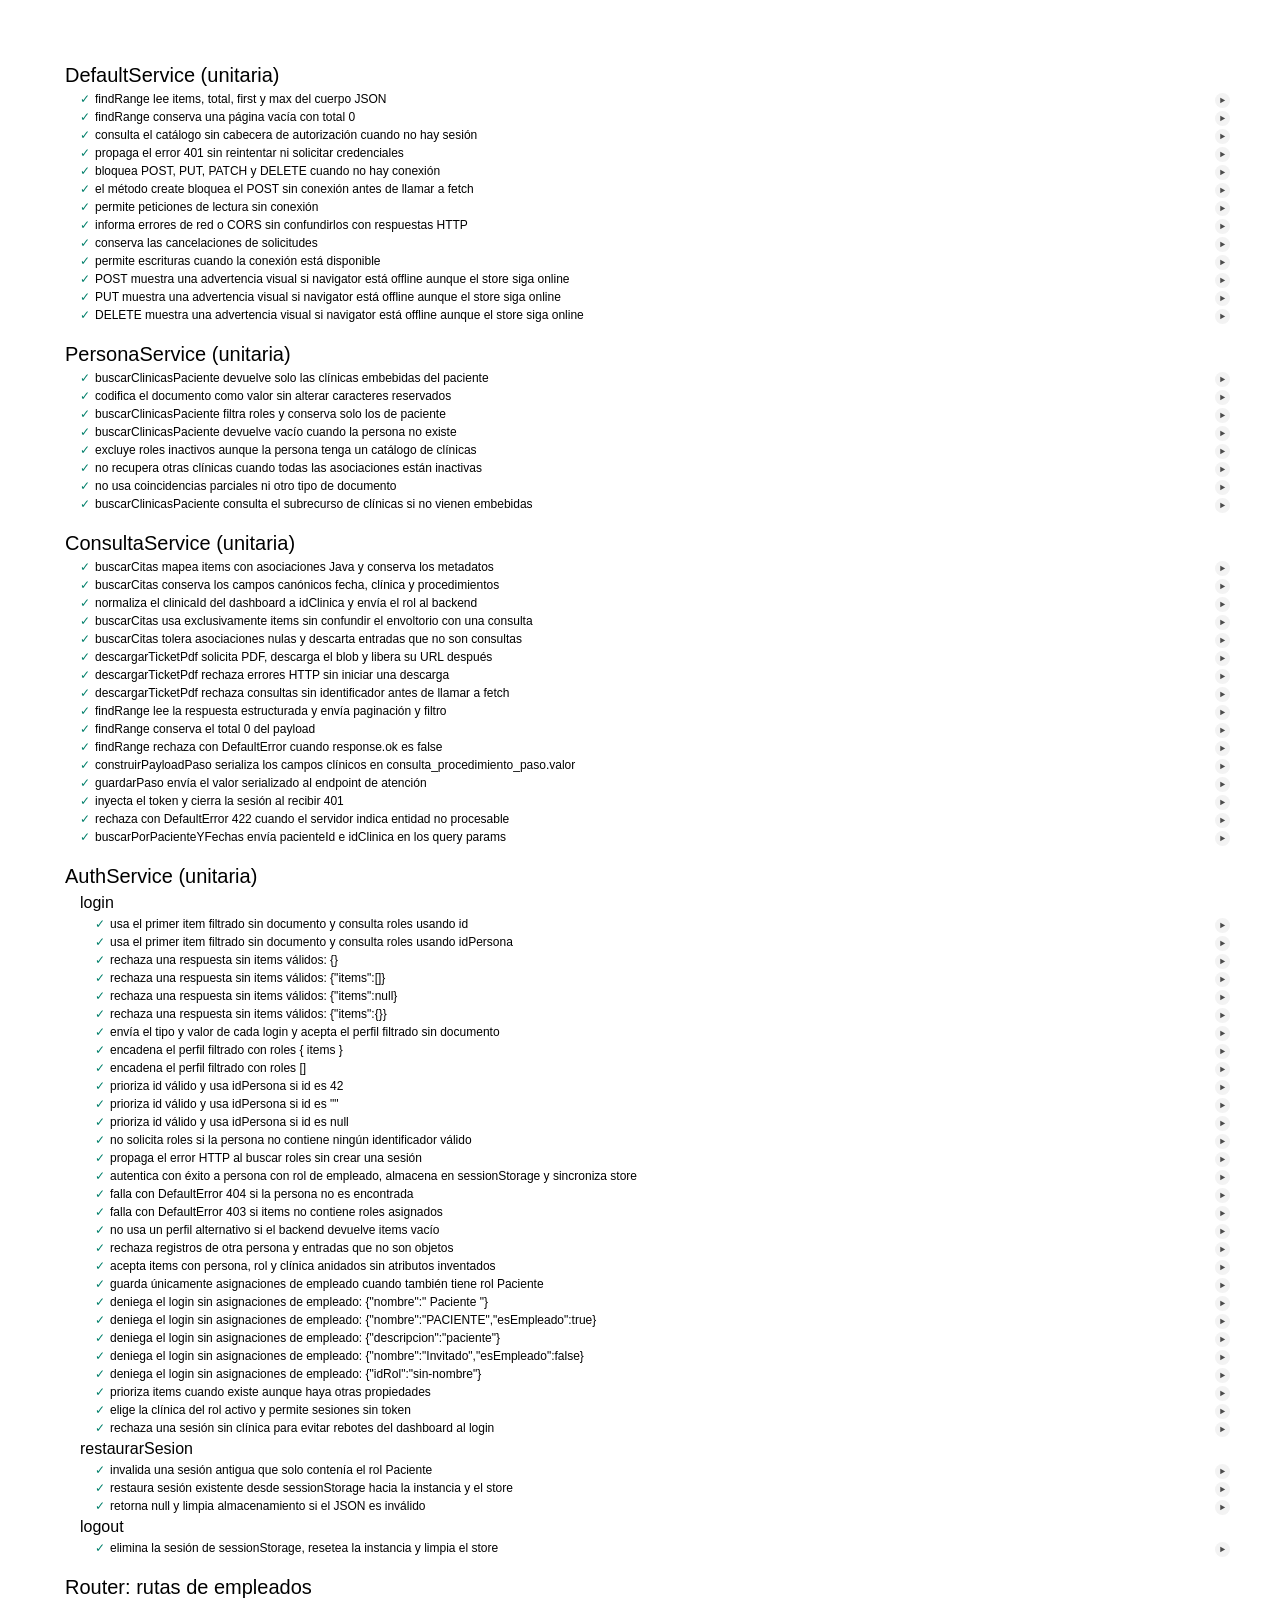
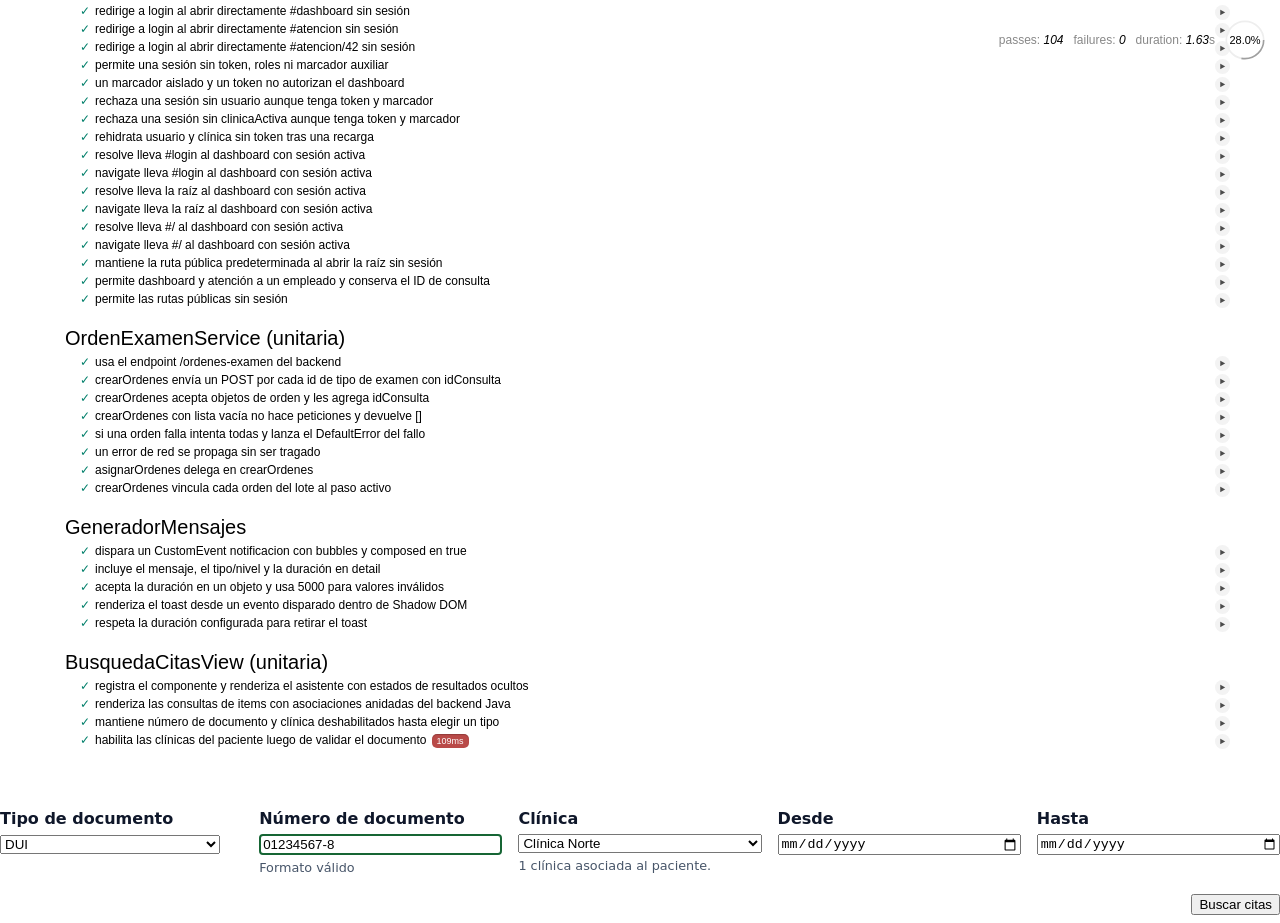
==== test/runner.html @ 5afaeca9 "feat(core): normalizar parametros de clinica, robustecer offline y consolidar arquitectura de prueba" ====
<!DOCTYPE html>
<html lang="es">

<head>
    <meta charset="UTF-8">
    <title>GalenoSV - Pruebas unitarias TDD</title>
    <link rel="stylesheet" href="lib/mocha/mocha.css">
</head>

<body>
    <div id="mocha"></div>
    <script src="lib/mocha/mocha.js"></script>
    <script src="lib/sinon/sinon.js"></script>
    <script>
        // Cada suite configura la interfaz de Mocha; elevamos el límite para evitar MaxListenersExceededWarning.
        mocha.suite.setMaxListeners(30);
    </script>
    <!-- Unitarias TDD con stubs; la integración BDD usa fetch real contra Open Liberty. -->
    <script type="module">
        // Un único módulo garantiza que todas las suites se registren antes de ejecutar Mocha.
        import "./control/default_service_test.js";
        import "./control/persona_service_test.js";
        import "./control/consulta_service_test.js";
        import "./control/auth_service_test.js";
        import "./control/router_test.js";
        import "./control/orden_examen_service_test.js";
        import "./control/generador_mensajes_test.js";

        // HU1, HU2 y componentes compartidos: importar cada suite una sola vez.
        import "./control/busqueda_citas_view_test.js";
        import "./control/login_view_test.js";
        import "./control/tarjeta_consulta_test.js";
        import "./control/historial_pasos_test.js";
        import "./boundary/asistente_busqueda_test.js";
        import "./boundary/encabezado_app_test.js";

        import "./boundary/dashboard_view_test.js";
        import "./boundary/stepper_progreso_test.js";
        import "./control/atencion_consulta_view_test.js";
        import "./boundary/autocomplete_cie10_test.js";
        import "./boundary/lista_examenes_test.js";
        import "./boundary/estado_red_test.js";

        // BDD de integración con fetch real: se importa al final porque cambia la interfaz de Mocha a BDD.
        import "./integration/consulta_service_it.js";

        mocha.run();
    </script>
</body>

</html>
---- test/lib/mocha/mocha.css ----
@charset "utf-8";

:root {
  --mocha-color: #000;
  --mocha-bg-color: #fff;
  --mocha-test-pass-color: #007f6a;
  --mocha-test-pass-duration-color: #fff;
  --mocha-test-pass-shadow-color: rgba(0, 0, 0, 0.2);
  --mocha-test-pass-mediump-color: #c09853;
  --mocha-test-pass-slow-color: #b94a48;
  --mocha-test-pending-color: #0b97c4;
  --mocha-test-pending-icon-color: #0b97c4;
  --mocha-test-fail-color: #c00;
  --mocha-test-fail-icon-color: #c00;
  --mocha-test-fail-pre-color: #000;
  --mocha-test-fail-pre-error-color: #c00;
  --mocha-test-html-error-color: #000;
  --mocha-box-shadow-color: #eee;
  --mocha-box-bottom-color: #ddd;
  --mocha-test-replay-color: #000;
  --mocha-test-replay-bg-color: #eee;
  --mocha-stats-color: #888;
  --mocha-stats-em-color: #000;
  --mocha-stats-hover-color: #eee;
  --mocha-progress-ring-color: #eee;
  --mocha-progress-ring-highlight-color: #9f9f9f;
  --mocha-progress-text-color: #000;
  --mocha-error-color: #c00;

  --mocha-code-comment: #ddd;
  --mocha-code-init: #2f6fad;
  --mocha-code-string: #5890ad;
  --mocha-code-keyword: #8a6343;
  --mocha-code-number: #2f6fad;
}

@media (prefers-color-scheme: dark) {
  :root {
    --mocha-color: #fff;
    --mocha-bg-color: #222;
    --mocha-test-pass-color: #00d6b2;
    --mocha-test-pass-duration-color: #222;
    --mocha-test-pass-shadow-color: rgba(255, 255, 255, 0.2);
    --mocha-test-pass-mediump-color: #f1be67;
    --mocha-test-pass-slow-color: #f49896;
    --mocha-test-pending-color: #0b97c4;
    --mocha-test-pending-icon-color: #0b97c4;
    --mocha-test-fail-color: #f44;
    --mocha-test-fail-icon-color: #f44;
    --mocha-test-fail-pre-color: #fff;
    --mocha-test-fail-pre-error-color: #f44;
    --mocha-test-html-error-color: #fff;
    --mocha-box-shadow-color: #444;
    --mocha-box-bottom-color: #555;
    --mocha-test-replay-color: #fff;
    --mocha-test-replay-bg-color: #444;
    --mocha-stats-color: #aaa;
    --mocha-stats-em-color: #fff;
    --mocha-stats-hover-color: #444;
    --mocha-progress-ring-color: #444;
    --mocha-progress-ring-highlight-color: #888;
    --mocha-progress-text-color: #fff;
    --mocha-error-color: #f44;

    --mocha-code-comment: #ddd;
    --mocha-code-init: #9cc7f1;
    --mocha-code-string: #80d4ff;
    --mocha-code-keyword: #e3a470;
    --mocha-code-number: #4ca7ff;
  }
}

body {
  margin: 0;
  background-color: var(--mocha-bg-color);
  color: var(--mocha-color);
}

#mocha {
  font:
    20px/1.5 "Helvetica Neue",
    Helvetica,
    Arial,
    sans-serif;
  margin: 60px 50px;
}

#mocha ul,
#mocha li {
  margin: 0;
  padding: 0;
}

#mocha ul {
  list-style: none;
}

#mocha h1,
#mocha h2 {
  margin: 0;
}

#mocha h1 {
  margin-top: 15px;
  font-size: 1em;
  font-weight: 200;
}

#mocha h1 a {
  text-decoration: none;
  color: inherit;
}

#mocha h1 a:hover {
  text-decoration: underline;
}

#mocha .suite .suite h1 {
  margin-top: 0;
  font-size: 0.8em;
}

#mocha .hidden {
  display: none;
}

#mocha h2 {
  font-size: 12px;
  font-weight: normal;
  cursor: pointer;
}

#mocha .suite {
  margin-left: 15px;
}

#mocha .test {
  margin-left: 15px;
  overflow: hidden;
}

#mocha .test.pending:hover h2::after {
  content: "(pending)";
  font-family: arial, sans-serif;
}

#mocha .test.pass.medium .duration {
  background: var(--mocha-test-pass-mediump-color);
}

#mocha .test.pass.slow .duration {
  background: var(--mocha-test-pass-slow-color);
}

#mocha .test.pass::before {
  content: "✓";
  font-size: 12px;
  display: block;
  float: left;
  margin-right: 5px;
  color: var(--mocha-test-pass-color);
}

#mocha .test.pass .duration {
  font-size: 9px;
  margin-left: 5px;
  padding: 2px 5px;
  color: var(--mocha-test-pass-duration-color);
  -webkit-box-shadow: inset 0 1px 1px var(--mocha-test-pass-shadow-color);
  -moz-box-shadow: inset 0 1px 1px var(--mocha-test-pass-shadow-color);
  box-shadow: inset 0 1px 1px var(--mocha-test-pass-shadow-color);
  -webkit-border-radius: 5px;
  -moz-border-radius: 5px;
  -ms-border-radius: 5px;
  -o-border-radius: 5px;
  border-radius: 5px;
}

#mocha .test.pass.fast .duration {
  display: none;
}

#mocha .test.pending {
  color: var(--mocha-test-pending-color);
}

#mocha .test.pending::before {
  content: "◦";
  color: var(--mocha-test-pending-icon-color);
}

#mocha .test.fail {
  color: var(--mocha-test-fail-color);
}

#mocha .test.fail pre {
  color: var(--mocha-test-fail-pre-color);
}

#mocha .test.fail::before {
  content: "✖";
  font-size: 12px;
  display: block;
  float: left;
  margin-right: 5px;
  color: var(--mocha-test-fail-icon-color);
}

#mocha .test pre.error {
  color: var(--mocha-test-fail-pre-error-color);
  max-height: 300px;
  overflow: auto;
}

#mocha .test .html-error {
  overflow: auto;
  color: var(--mocha-test-html-error-color);
  display: block;
  float: left;
  clear: left;
  font:
    12px/1.5 monaco,
    monospace;
  margin: 5px;
  padding: 15px;
  border: 1px solid var(--mocha-box-shadow-color);
  max-width: 85%; /*(1)*/
  max-width: -webkit-calc(100% - 42px);
  max-width: -moz-calc(100% - 42px);
  max-width: calc(100% - 42px); /*(2)*/
  max-height: 300px;
  word-wrap: break-word;
  border-bottom-color: var(--mocha-box-bottom-color);
  -webkit-box-shadow: 0 1px 3px var(--mocha-box-shadow-color);
  -moz-box-shadow: 0 1px 3px var(--mocha-box-shadow-color);
  box-shadow: 0 1px 3px var(--mocha-box-shadow-color);
  -webkit-border-radius: 3px;
  -moz-border-radius: 3px;
  border-radius: 3px;
}

#mocha .test .html-error pre.error {
  border: none;
  -webkit-border-radius: 0;
  -moz-border-radius: 0;
  border-radius: 0;
  -webkit-box-shadow: 0;
  -moz-box-shadow: 0;
  box-shadow: 0;
  padding: 0;
  margin: 0;
  margin-top: 18px;
  max-height: none;
}

/**
 * (1): approximate for browsers not supporting calc
 * (2): 42 = 2*15 + 2*10 + 2*1 (padding + margin + border)
 *      ^^ seriously
 */
#mocha .test pre {
  display: block;
  float: left;
  clear: left;
  font:
    12px/1.5 monaco,
    monospace;
  margin: 5px;
  padding: 15px;
  border: 1px solid var(--mocha-box-shadow-color);
  max-width: 85%; /*(1)*/
  max-width: -webkit-calc(100% - 42px);
  max-width: -moz-calc(100% - 42px);
  max-width: calc(100% - 42px); /*(2)*/
  word-wrap: break-word;
  border-bottom-color: var(--mocha-box-bottom-color);
  -webkit-box-shadow: 0 1px 3px var(--mocha-box-shadow-color);
  -moz-box-shadow: 0 1px 3px var(--mocha-box-shadow-color);
  box-shadow: 0 1px 3px var(--mocha-box-shadow-color);
  -webkit-border-radius: 3px;
  -moz-border-radius: 3px;
  border-radius: 3px;
}

#mocha .test h2 {
  position: relative;
}

#mocha .test a.replay {
  position: absolute;
  top: 3px;
  right: 0;
  text-decoration: none;
  vertical-align: middle;
  display: block;
  width: 15px;
  height: 15px;
  line-height: 15px;
  text-align: center;
  background: var(--mocha-test-replay-bg-color);
  font-size: 15px;
  -webkit-border-radius: 15px;
  -moz-border-radius: 15px;
  border-radius: 15px;
  -webkit-transition: opacity 200ms;
  -moz-transition: opacity 200ms;
  -o-transition: opacity 200ms;
  transition: opacity 200ms;
  opacity: 0.7;
  color: var(--mocha-test-replay-color);
}

#mocha .test:hover a.replay {
  box-shadow: 0 0 1px inset var(--mocha-test-replay-color);
  opacity: 1;
}

#mocha-report.pass .test.fail {
  display: none;
}

#mocha-report.fail .test.pass {
  display: none;
}

#mocha-report.pending .test.pass,
#mocha-report.pending .test.fail {
  display: none;
}
#mocha-report.pending .test.pass.pending {
  display: block;
}

#mocha-error {
  color: var(--mocha-error-color);
  font-size: 1.5em;
  font-weight: 100;
  letter-spacing: 1px;
}

#mocha-stats {
  --ring-container-size: 40px;
  --ring-size: 39px;
  --ring-radius: calc(var(--ring-size) / 2);

  position: fixed;
  top: 15px;
  right: 10px;
  font-size: 12px;
  margin: 0;
  color: var(--mocha-stats-color);
  z-index: 1;
}

#mocha-stats.fail li.result {
  color: var(--mocha-test-fail-color);
}

#mocha-stats.fail li.failures {
  color: var(--mocha-test-fail-color);
}

#mocha-stats.fail li.failures em {
  color: var(--mocha-test-fail-color);
}

#mocha-stats.pass li.result {
  color: var(--mocha-test-pass-color);
}

#mocha-stats.pass li.passes {
  color: var(--mocha-test-pass-color);
}

#mocha-stats.pass li.passes em {
  color: var(--mocha-test-pass-color);
}

#mocha-stats .progress-contain {
  float: right;
  padding: 0;
}

#mocha-stats .progress-element,
#mocha-stats .progress-text {
  width: var(--ring-container-size);
  display: block;
  top: 12px;
  position: absolute;
}

#mocha-stats .progress-element {
  visibility: hidden;
  height: calc(var(--ring-container-size) / 2);
}

#mocha-stats .progress-text {
  text-align: center;
  text-overflow: clip;
  overflow: hidden;
  color: var(--mocha-stats-em-color);
  font-size: 11px;
}

#mocha-stats .progress-ring {
  width: var(--ring-container-size);
  height: var(--ring-container-size);
}

#mocha-stats .ring-flatlight,
#mocha-stats .ring-highlight {
  --stroke-thickness: 1.65px;
  --center: calc(var(--ring-container-size) / 2);
  cx: var(--center);
  cy: var(--center);
  r: calc(var(--ring-radius) - calc(var(--stroke-thickness) / 2));
  fill: hsla(0, 0%, 0%, 0);
  stroke-width: var(--stroke-thickness);
}

#mocha-stats .ring-flatlight {
  stroke: var(--mocha-progress-ring-color);
}

#mocha-stats .ring-highlight {
  stroke: var(--mocha-progress-ring-highlight-color);
}

#mocha-stats em {
  color: var(--mocha-stats-em-color);
}

#mocha-stats a {
  text-decoration: none;
  color: inherit;
}

#mocha-stats a:hover {
  border-bottom: 1px solid var(--mocha-stats-hover-color);
}

#mocha-stats li {
  display: inline-block;
  margin: 0 5px;
  list-style: none;
  padding-top: 11px;
}

#mocha code .comment {
  color: var(--mocha-code-comment);
}
#mocha code .init {
  color: var(--mocha-code-init);
}
#mocha code .string {
  color: var(--mocha-code-string);
}
#mocha code .keyword {
  color: var(--mocha-code-keyword);
}
#mocha code .number {
  color: var(--mocha-code-number);
}

@media screen and (max-device-width: 480px) {
  #mocha {
    margin: 60px 0px;
  }

  #mocha #stats {
    position: absolute;
  }
}
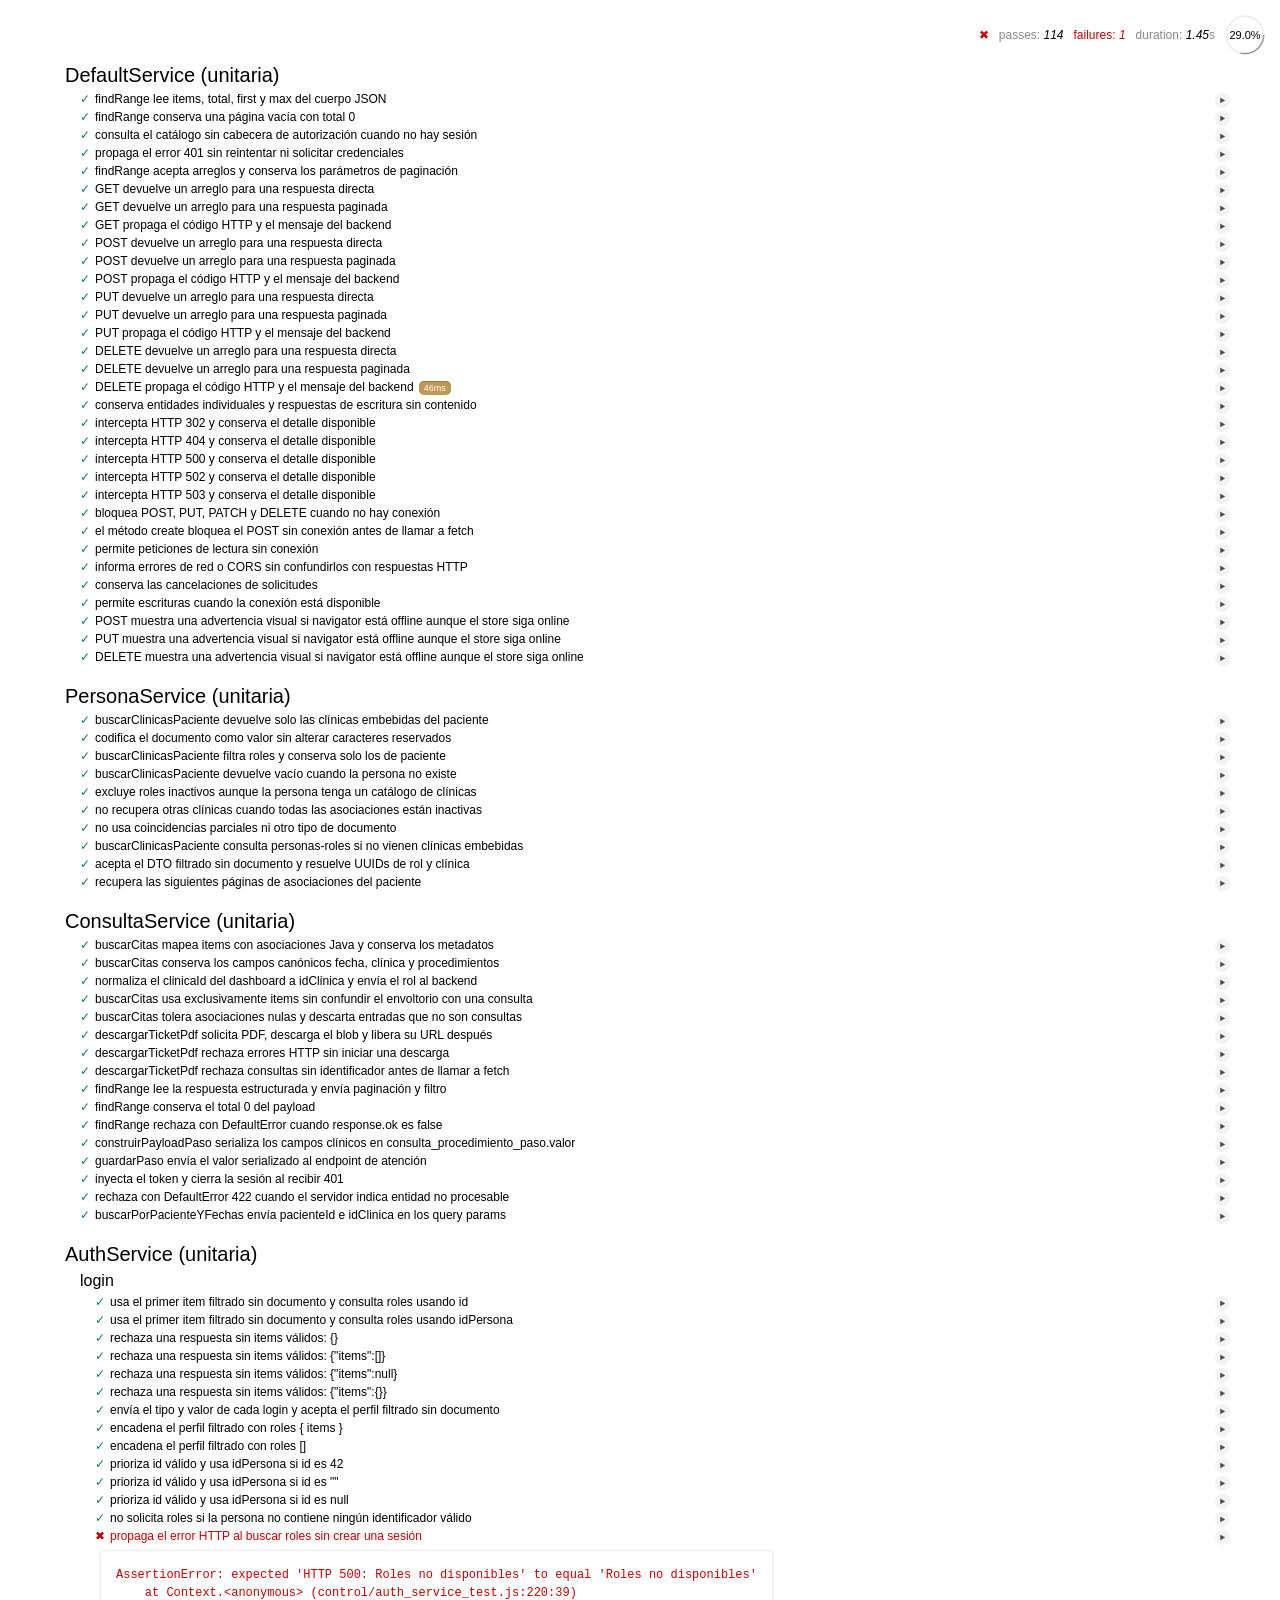
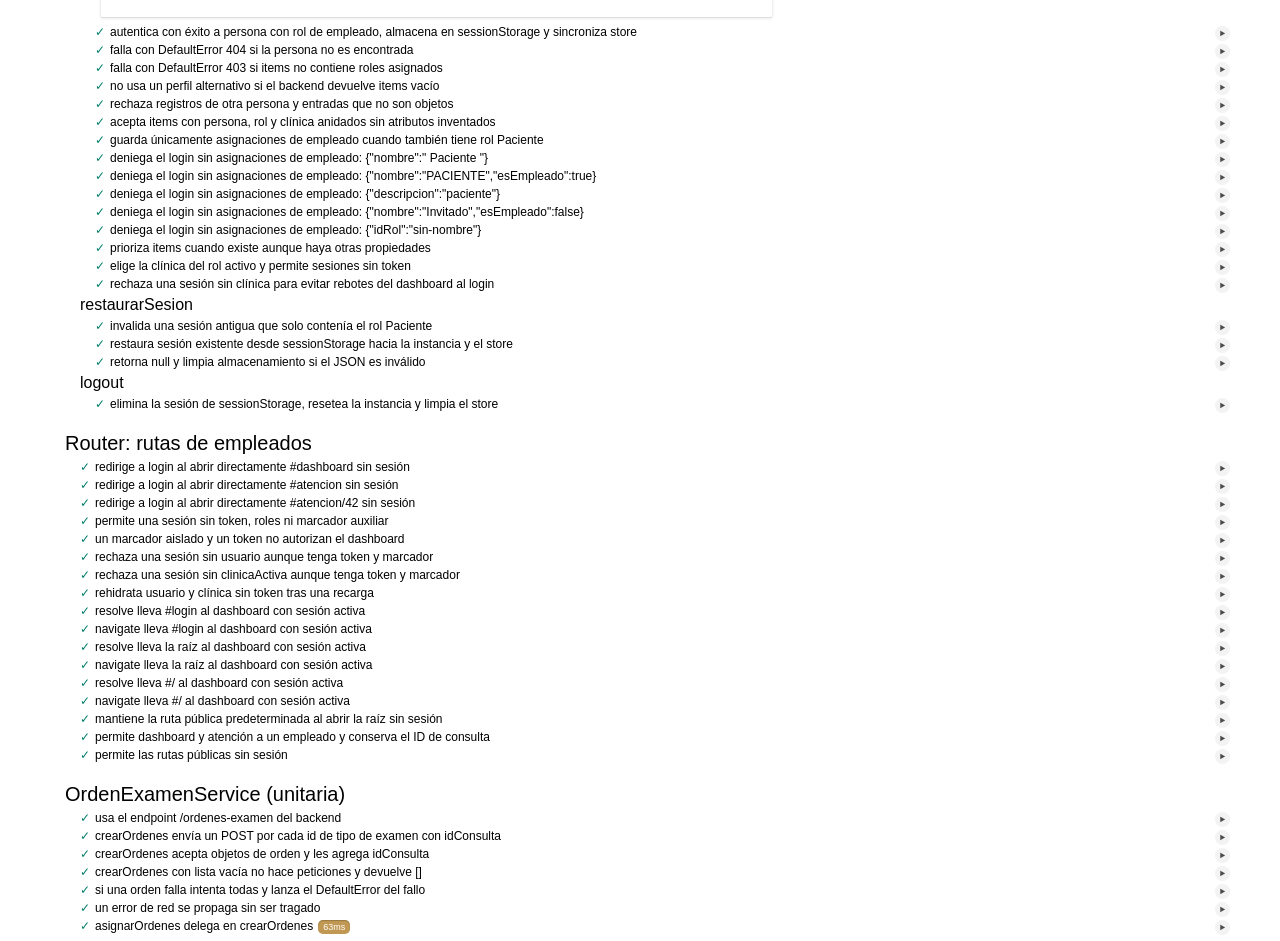
==== commit fb42ed5b: "Modificaciones visuales" ====
--- a/test/runner.html
+++ b/test/runner.html
@@ -33,6 +33,7 @@
         import "./control/historial_pasos_test.js";
         import "./boundary/asistente_busqueda_test.js";
         import "./boundary/encabezado_app_test.js";
+        import "./boundary/menu_lateral_test.js";
 
         import "./boundary/dashboard_view_test.js";
         import "./boundary/stepper_progreso_test.js";
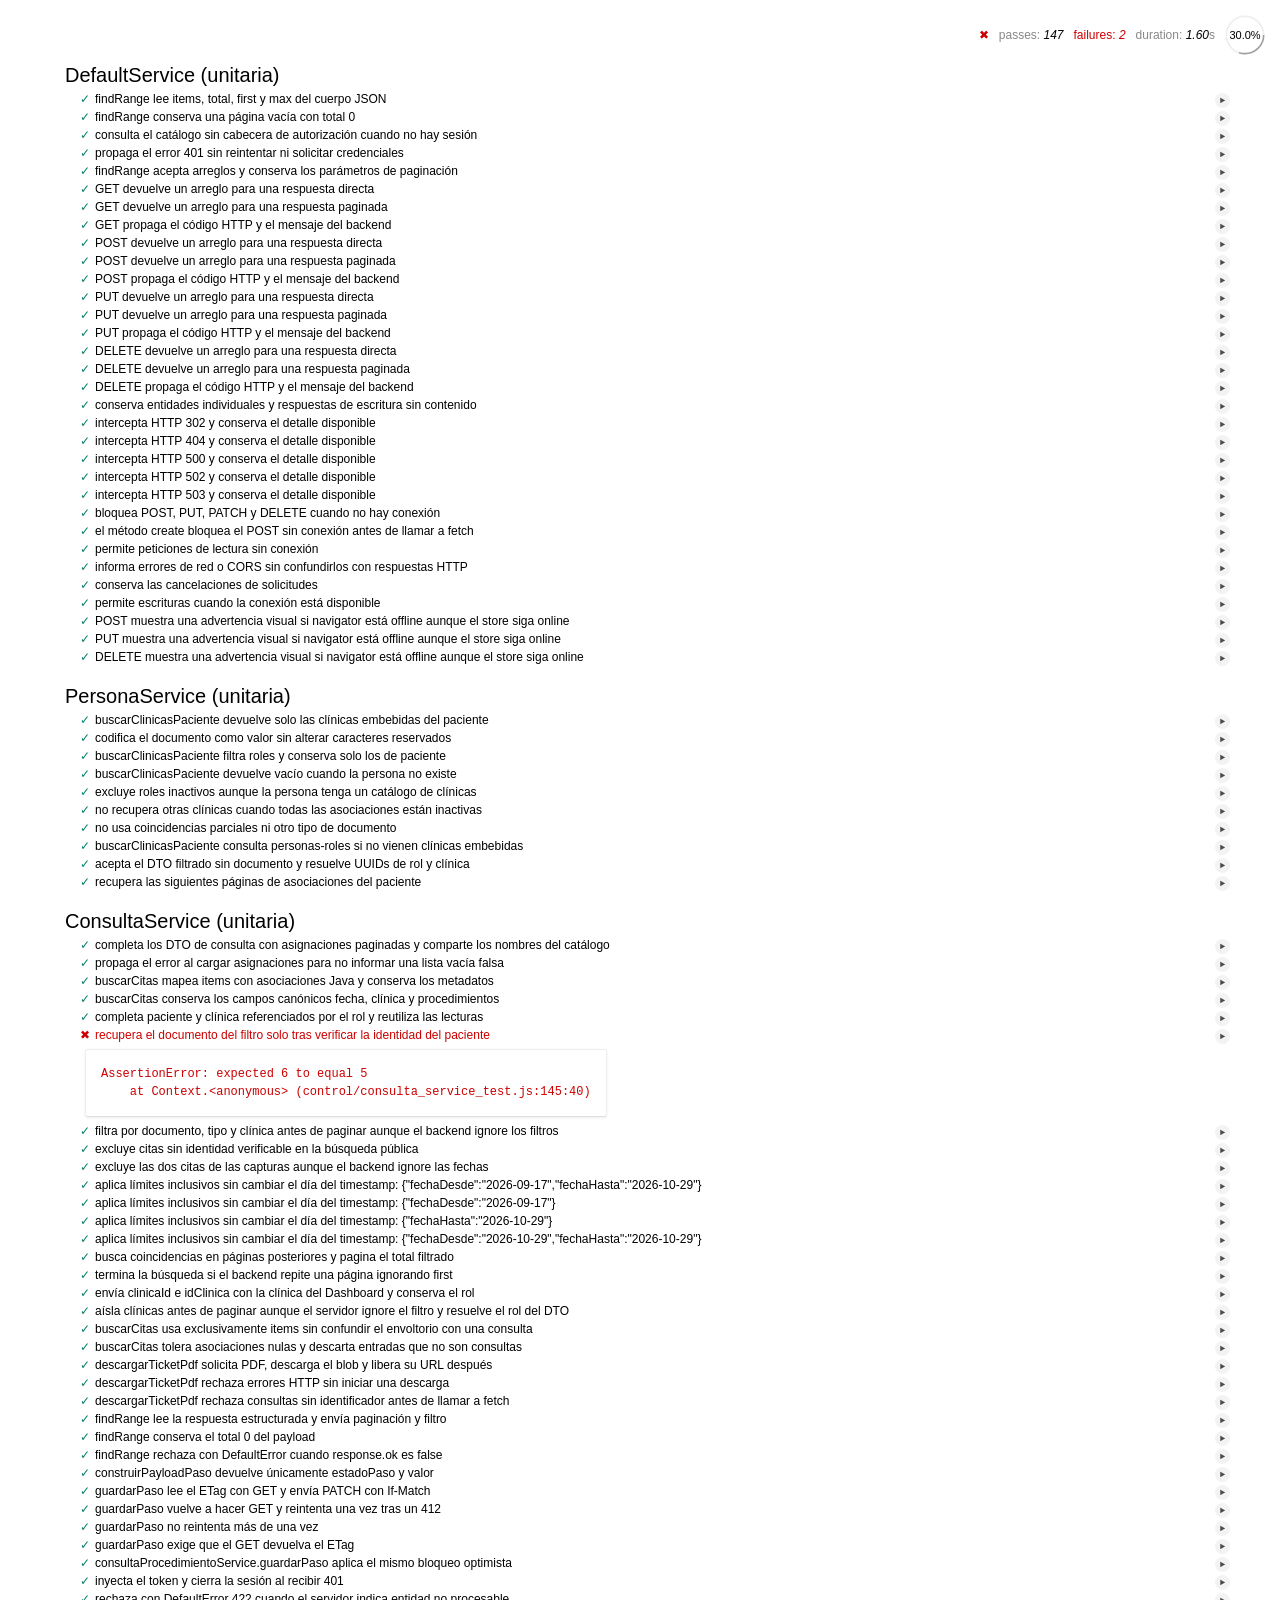
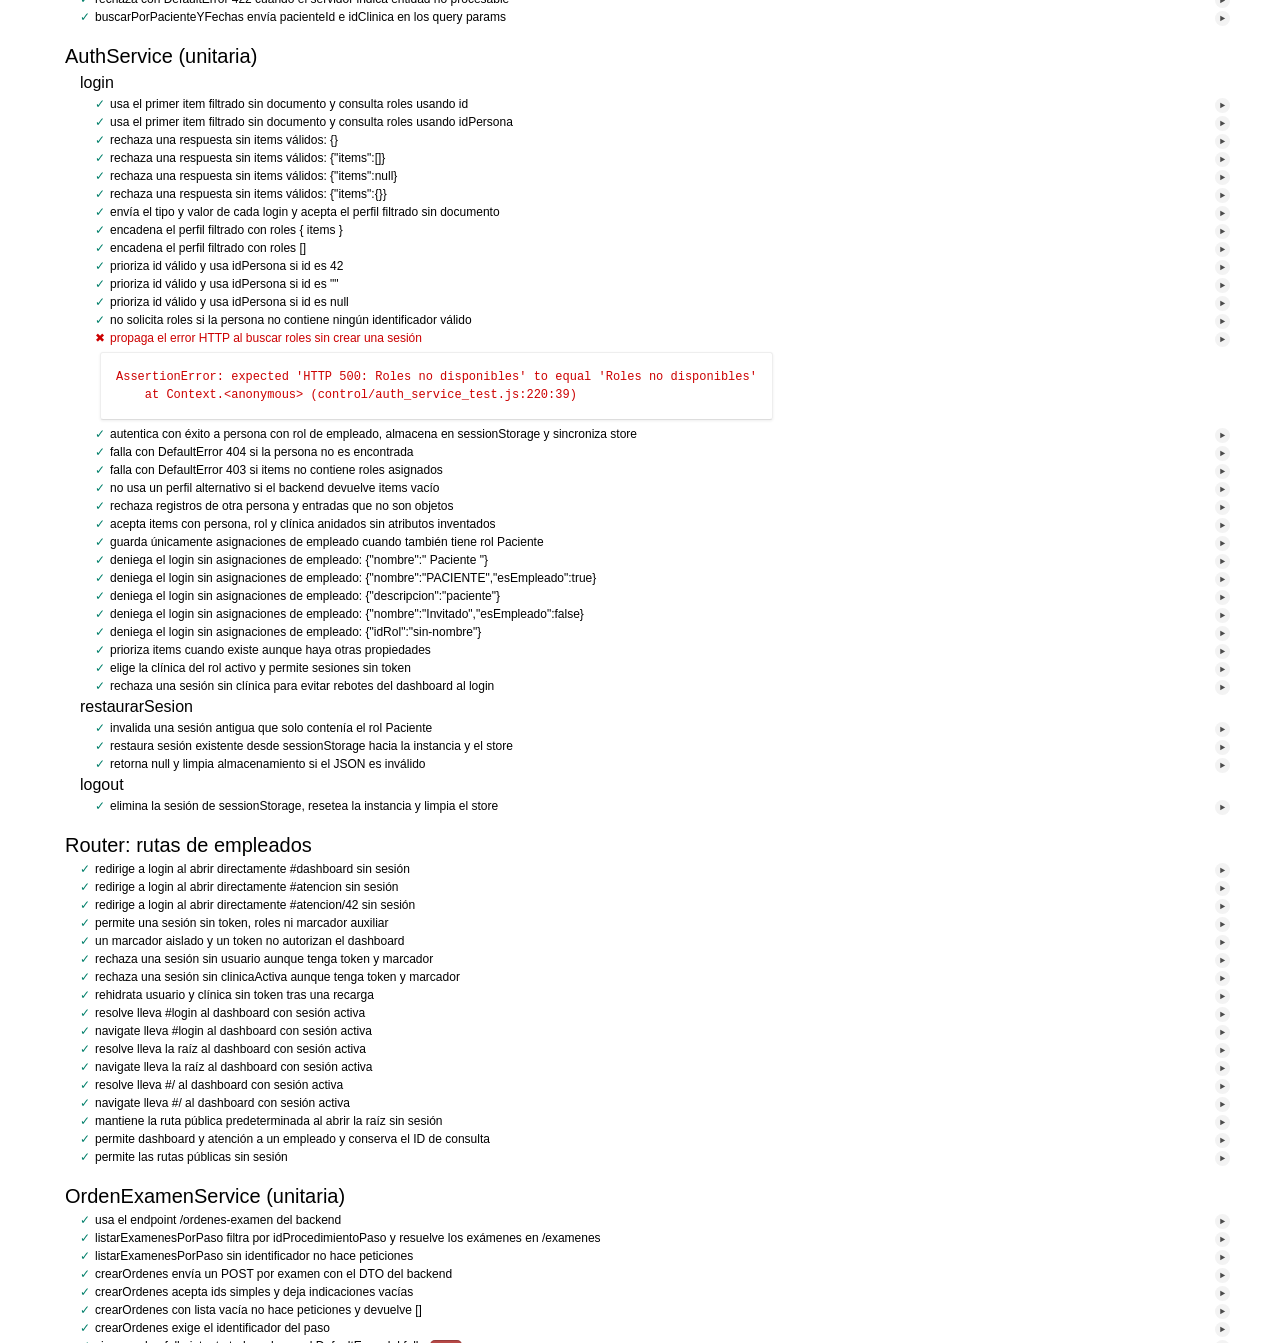
==== commit 14aa53e9: "Feat: Implementación del módulo de atención en consulta con soporte CIE-10, órdenes de examen y proc" ====
--- a/test/runner.html
+++ b/test/runner.html
@@ -24,6 +24,8 @@
         import "./control/auth_service_test.js";
         import "./control/router_test.js";
         import "./control/orden_examen_service_test.js";
+        import "./control/cie10_service_test.js";
+        import "./control/servicios_adicionales_test.js";
         import "./control/generador_mensajes_test.js";
 
         // HU1, HU2 y componentes compartidos: importar cada suite una sola vez.
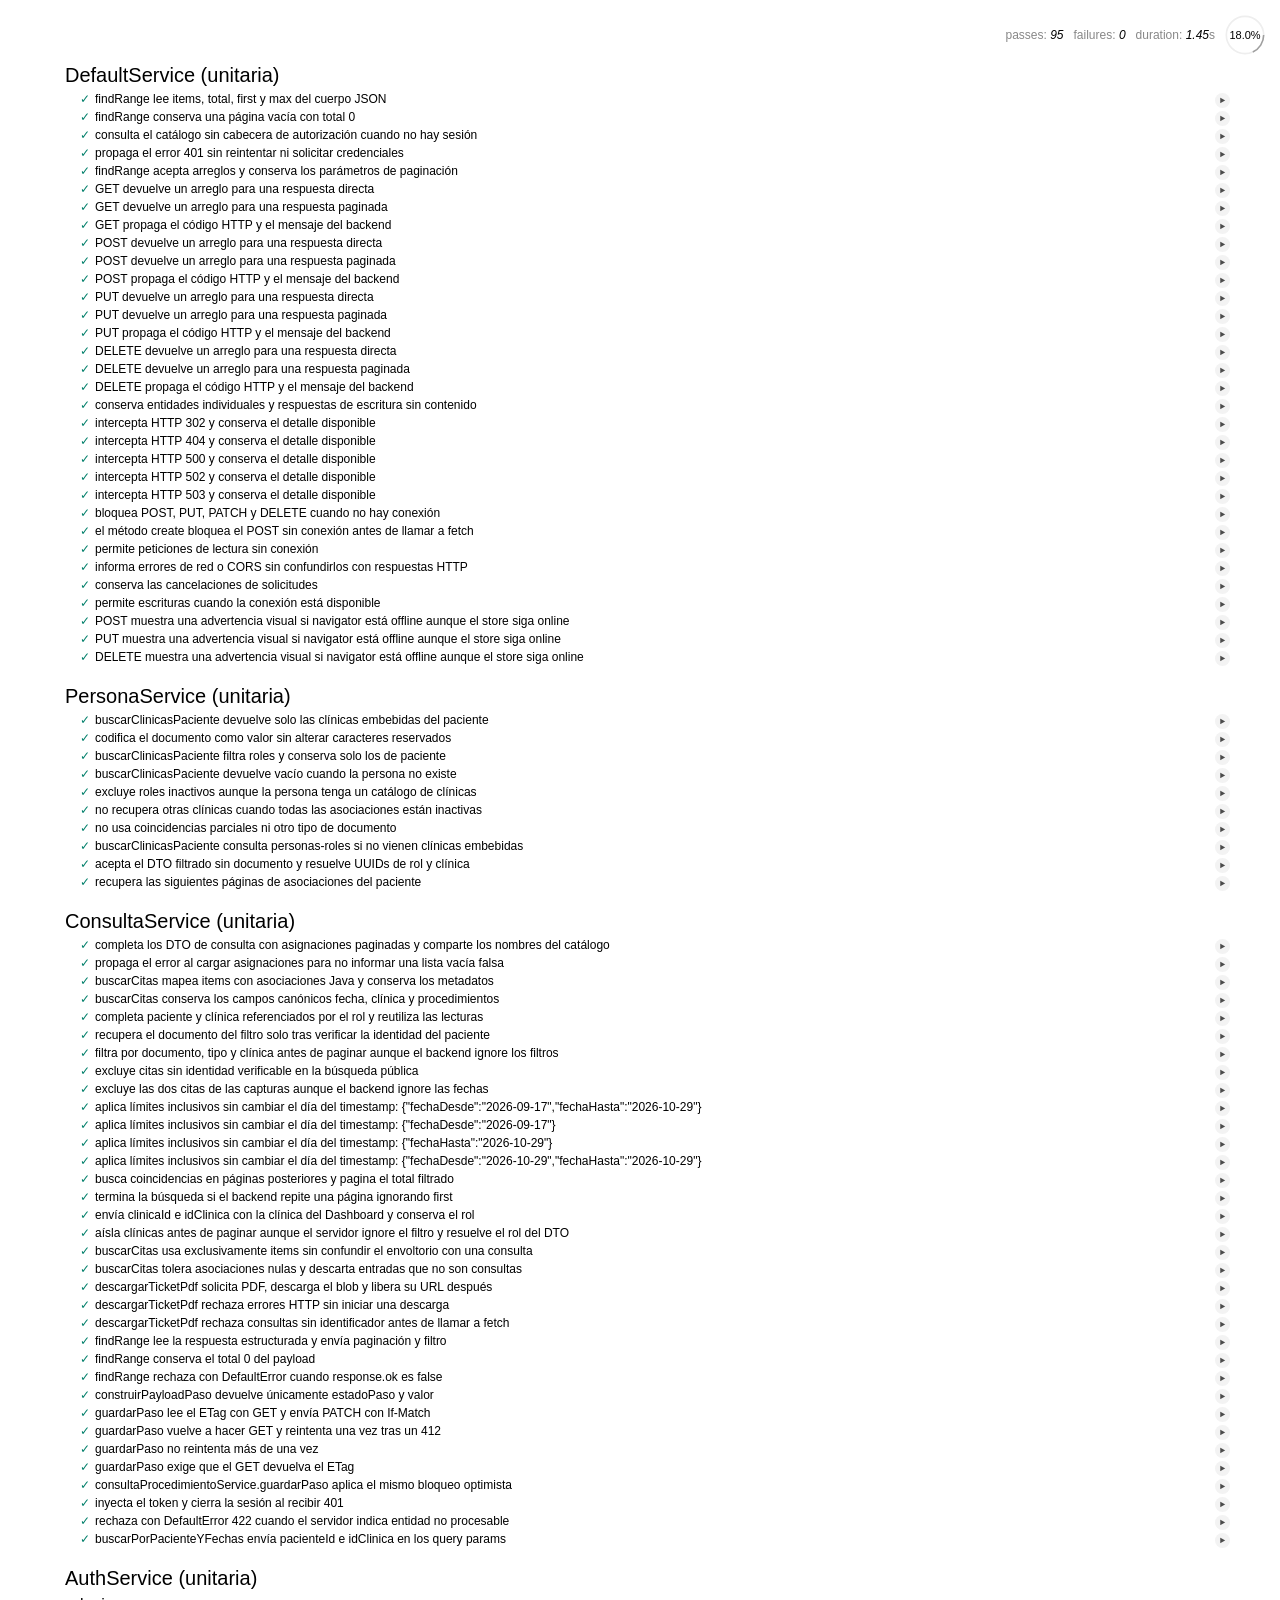
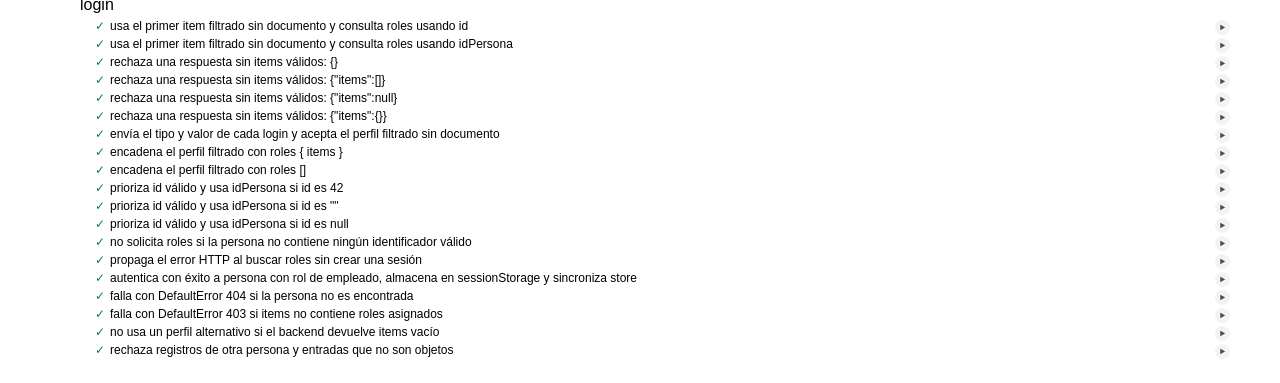
==== commit 93a0468d: "REFACTOR 1° parte" ====
--- a/test/runner.html
+++ b/test/runner.html
@@ -44,6 +44,9 @@
         import "./boundary/lista_examenes_test.js";
         import "./boundary/estado_red_test.js";
 
+        import "./boundary/modernizacion_test.js";
+        import "./boundary/atencion_carga_test.js";
+
         // BDD de integración con fetch real: se importa al final porque cambia la interfaz de Mocha a BDD.
         import "./integration/consulta_service_it.js";
 
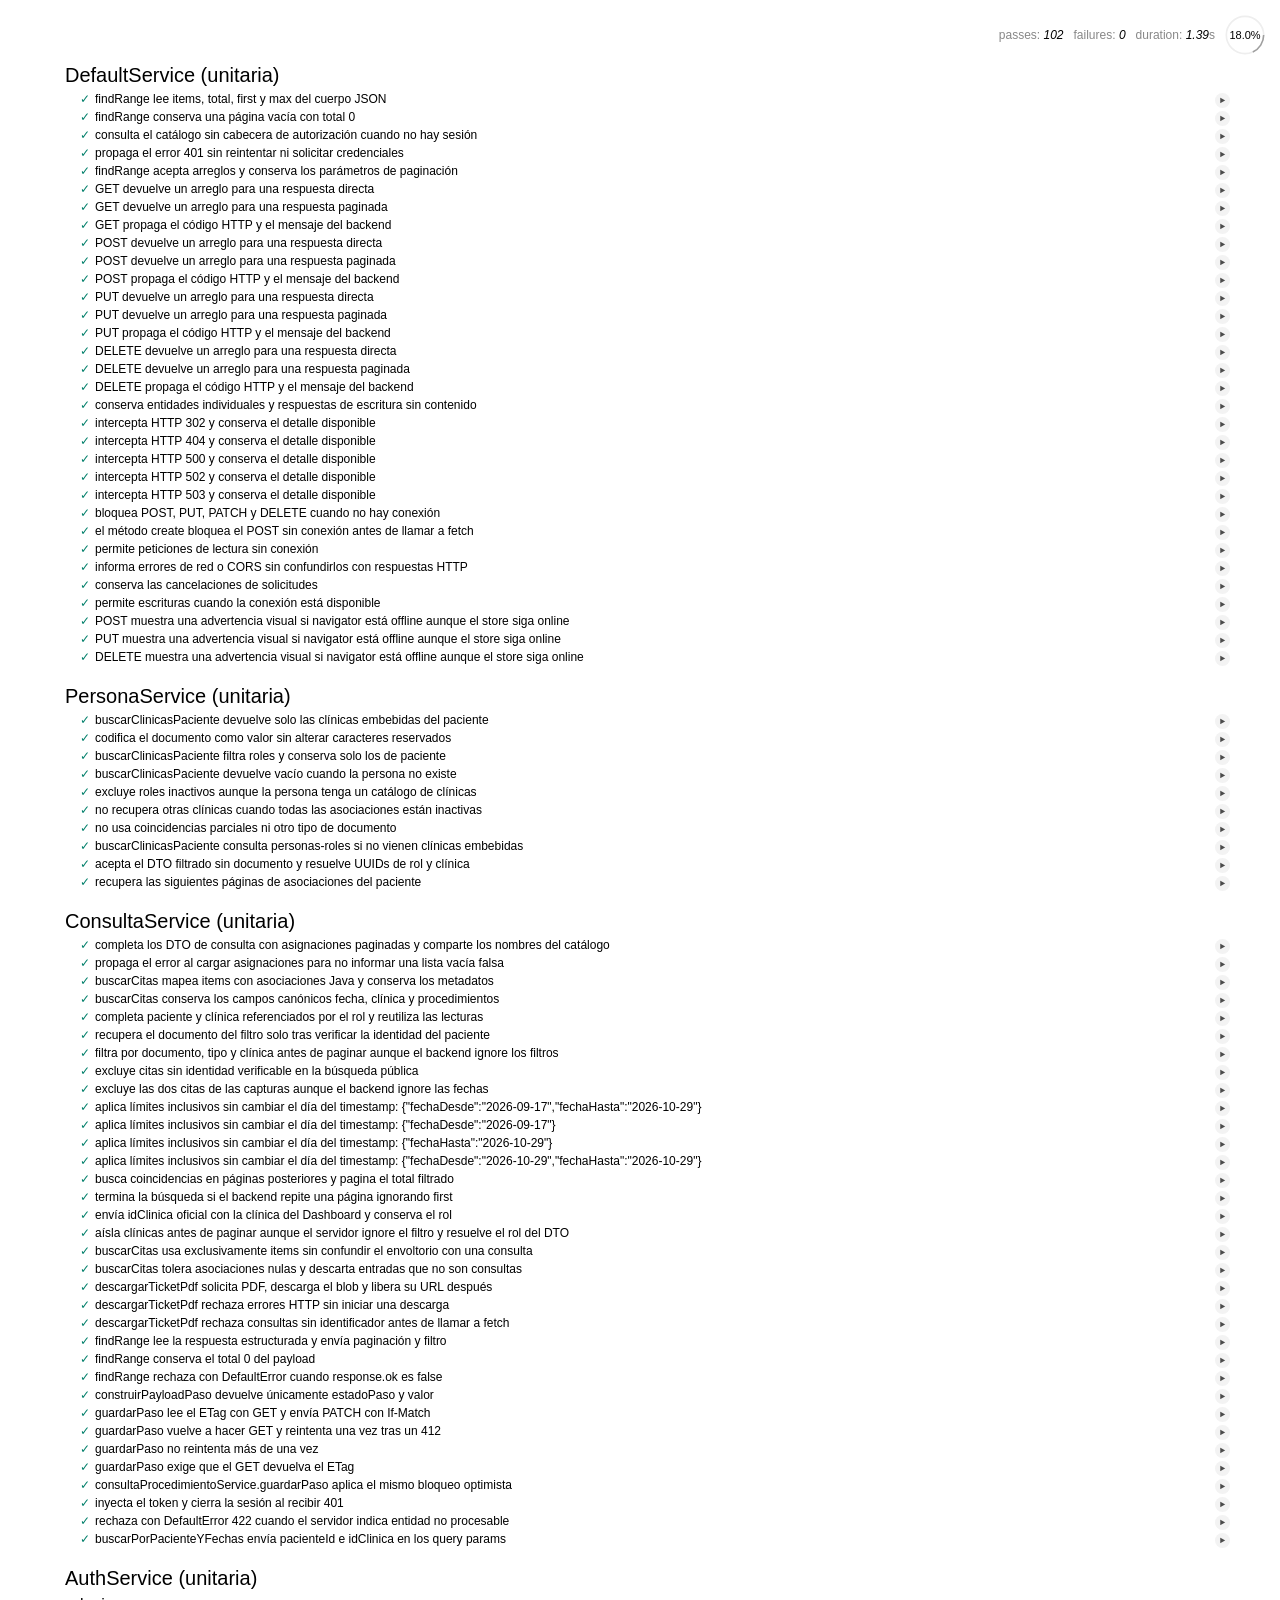
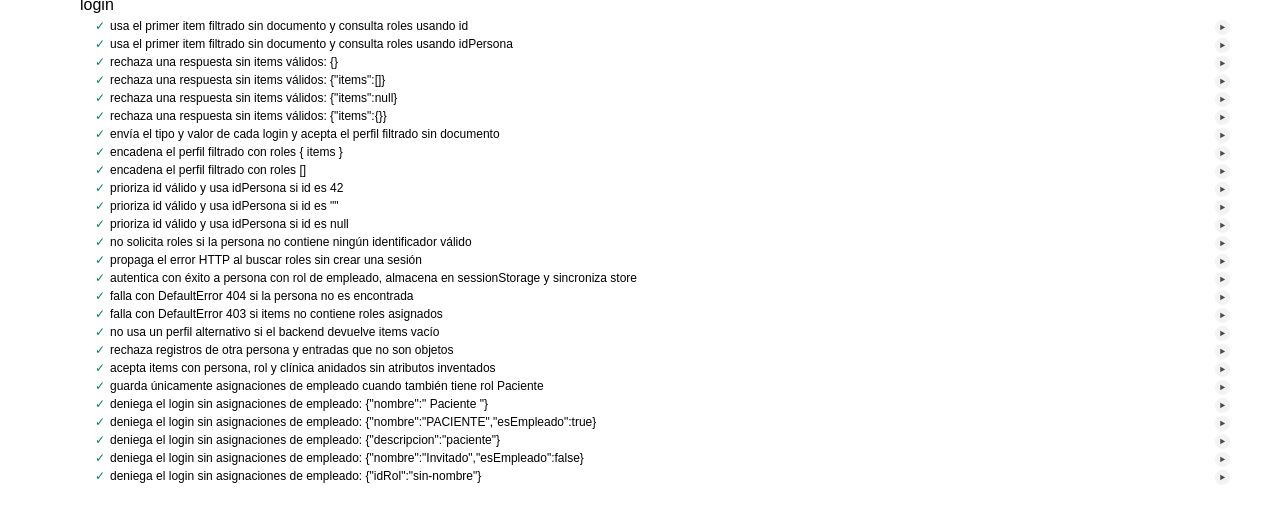
==== commit e3e9c6b4: "Rúbrica 2" ====
--- a/test/runner.html
+++ b/test/runner.html
@@ -46,6 +46,7 @@
 
         import "./boundary/modernizacion_test.js";
         import "./boundary/atencion_carga_test.js";
+        import "./control/flujo_roles_test.js";
 
         // BDD de integración con fetch real: se importa al final porque cambia la interfaz de Mocha a BDD.
         import "./integration/consulta_service_it.js";
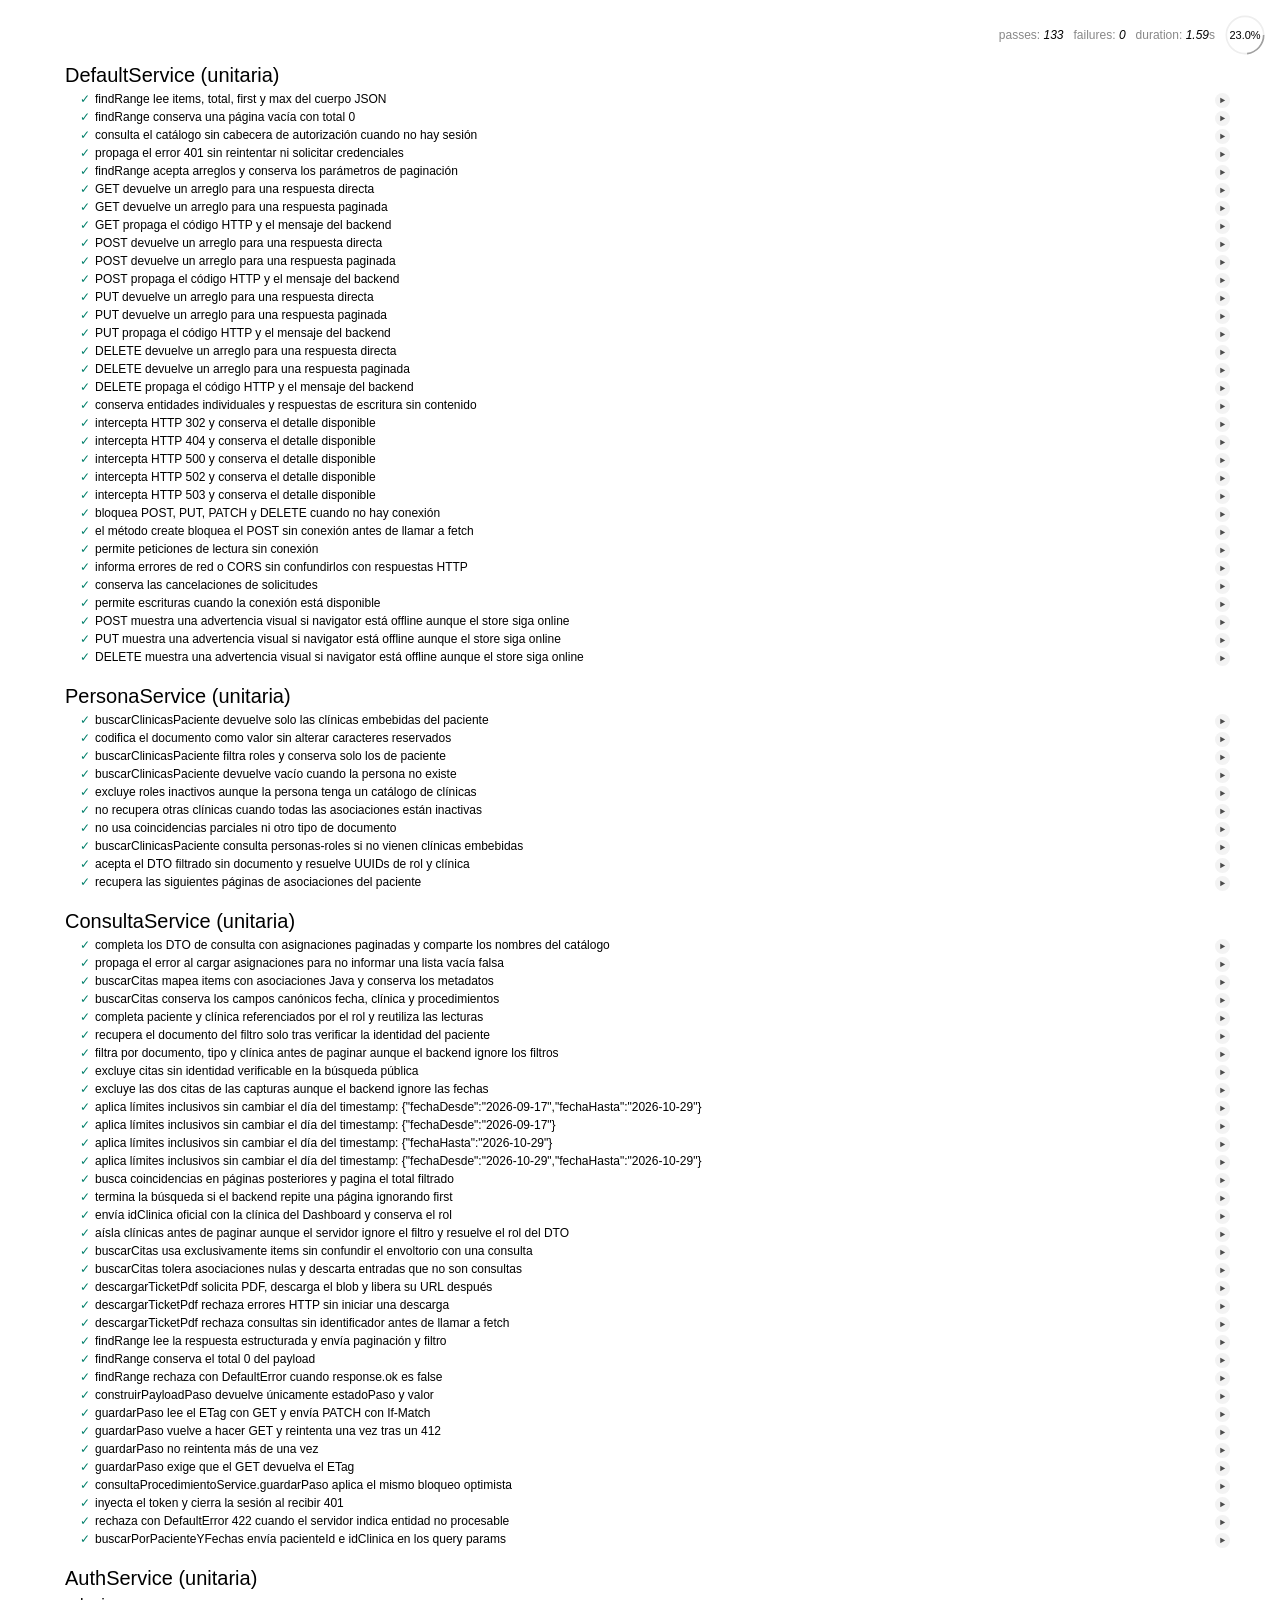
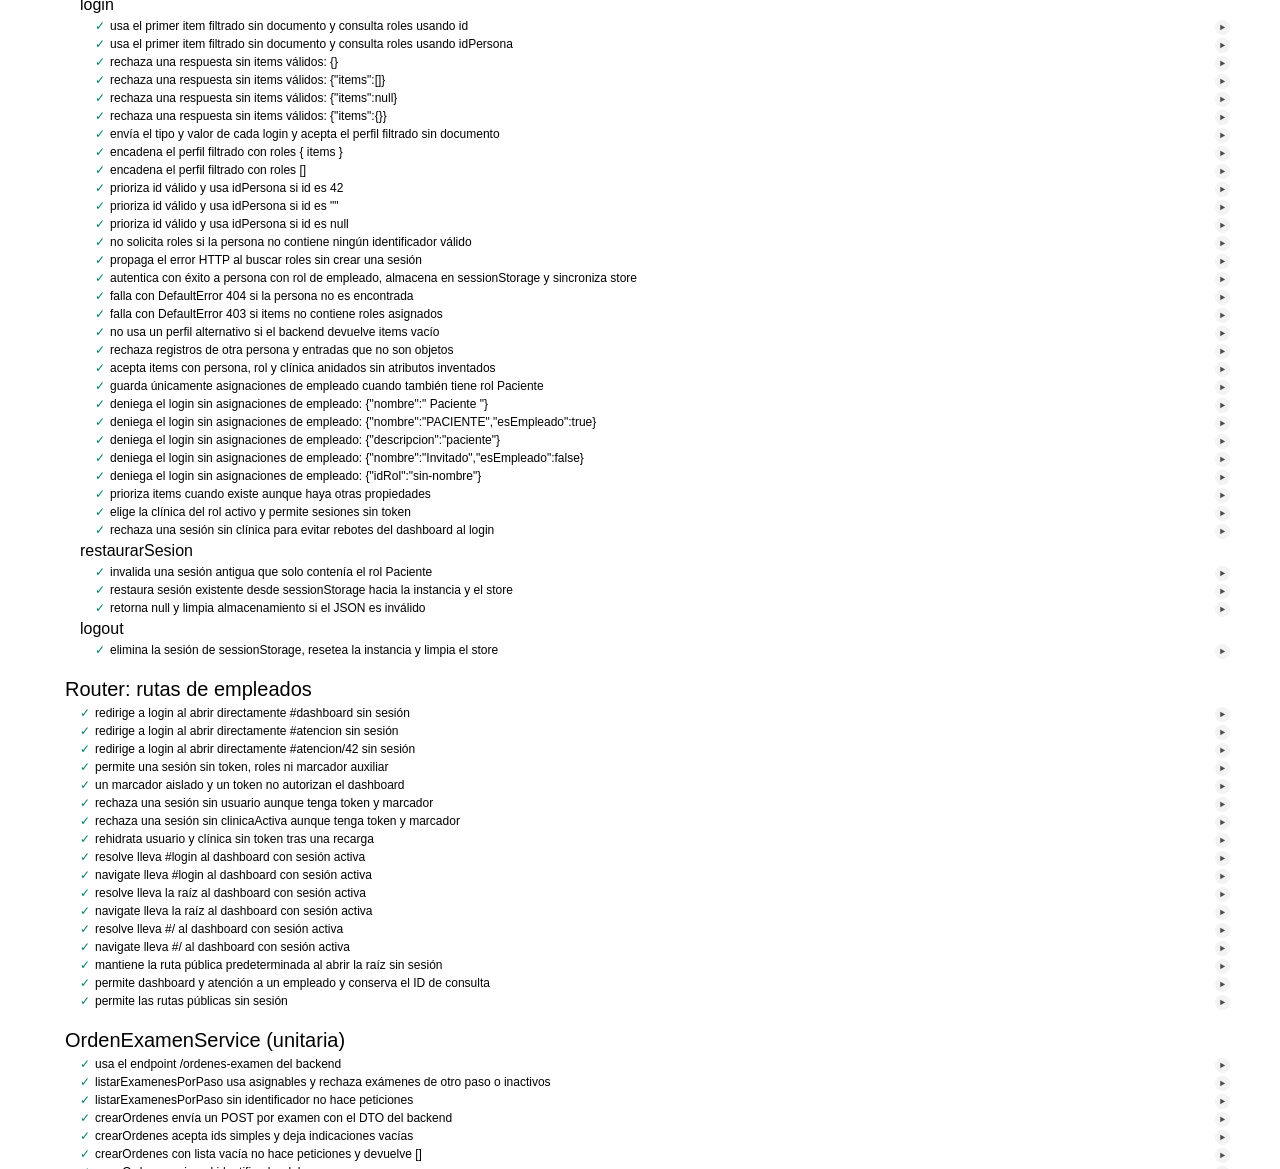
==== commit 29181933: "Reparaciones de citas" ====
--- a/test/runner.html
+++ b/test/runner.html
@@ -50,6 +50,7 @@
 
         // BDD de integración con fetch real: se importa al final porque cambia la interfaz de Mocha a BDD.
         import "./integration/consulta_service_it.js";
+        import "./integration/flujo_roles_it.js";
 
         mocha.run();
     </script>
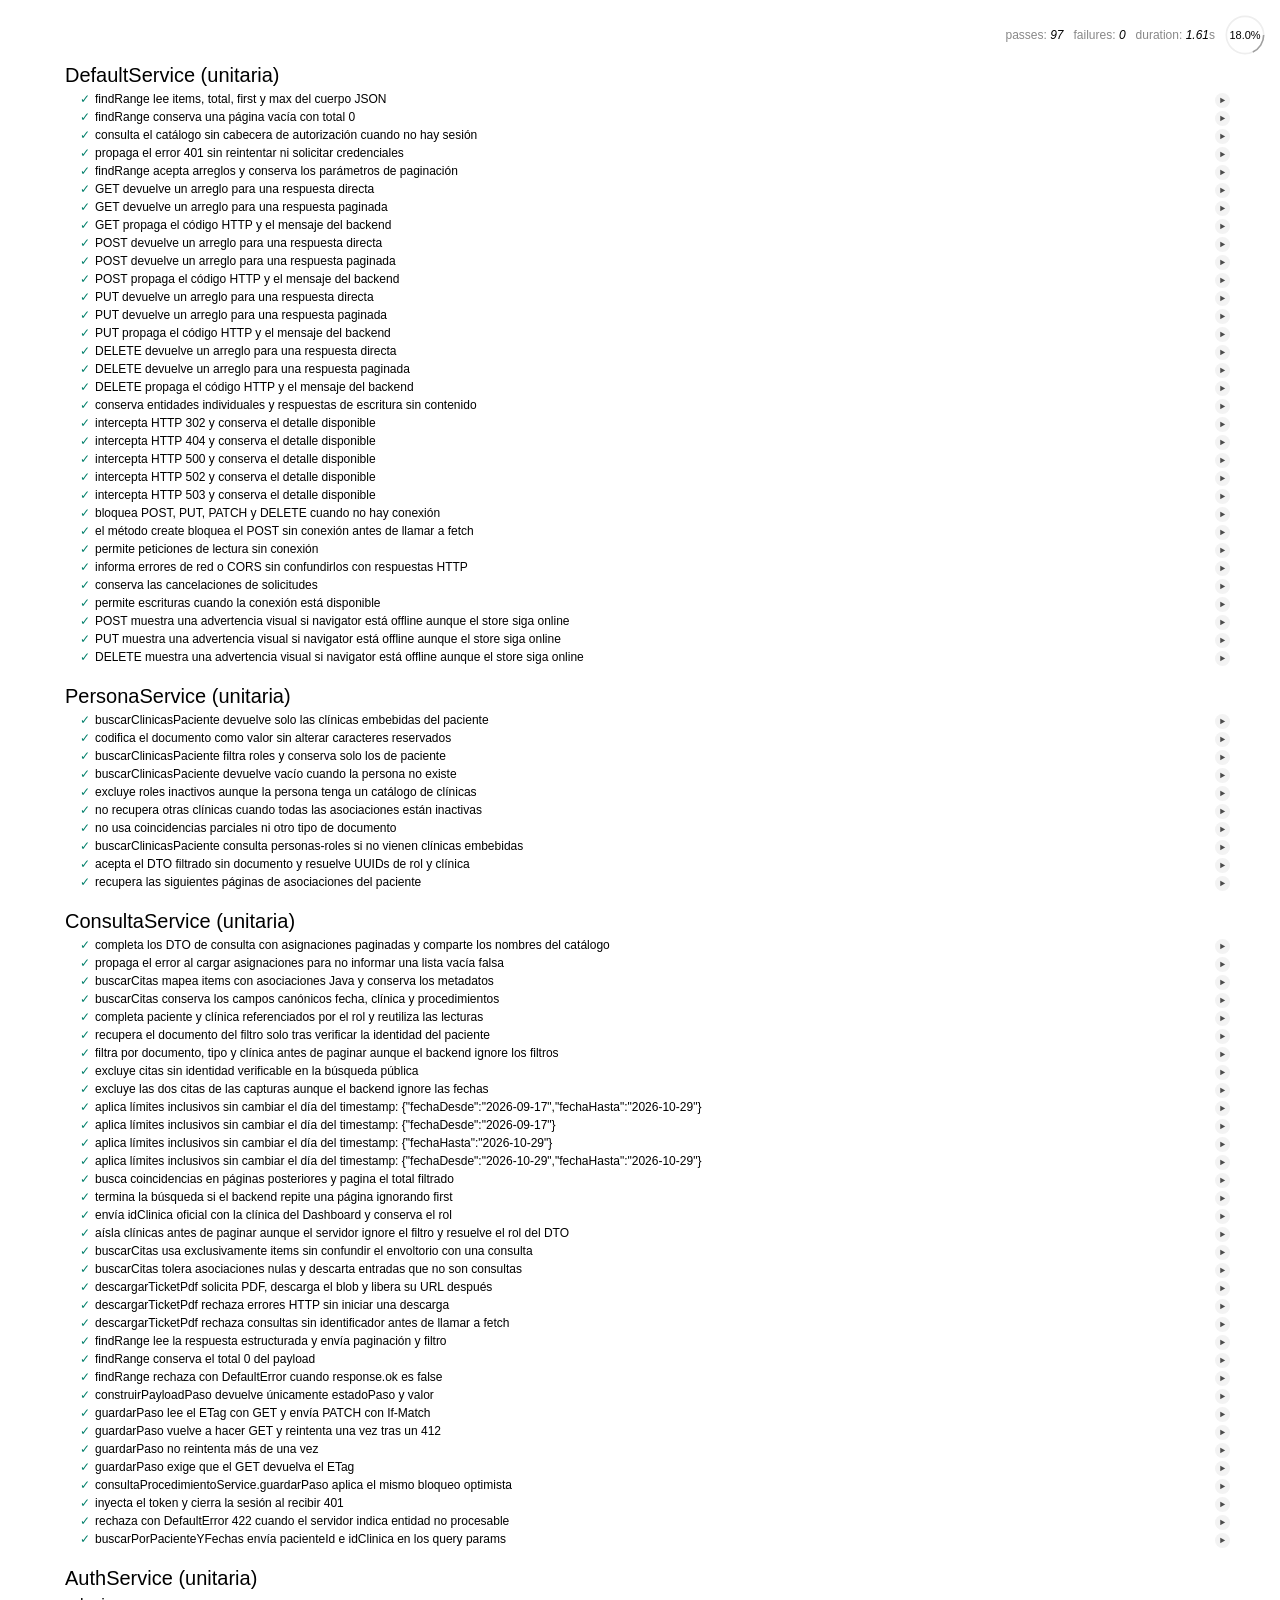
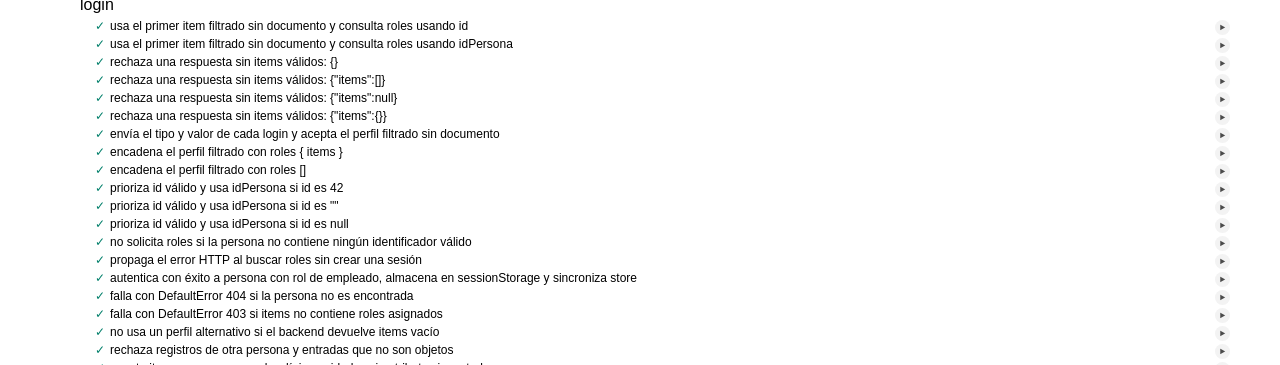
==== commit 25394bdc: "Mejoras importantes" ====
--- a/test/runner.html
+++ b/test/runner.html
@@ -24,7 +24,6 @@
         import "./control/auth_service_test.js";
         import "./control/router_test.js";
         import "./control/orden_examen_service_test.js";
-        import "./control/cie10_service_test.js";
         import "./control/servicios_adicionales_test.js";
         import "./control/generador_mensajes_test.js";
 
@@ -40,11 +39,11 @@
         import "./boundary/dashboard_view_test.js";
         import "./boundary/stepper_progreso_test.js";
         import "./control/atencion_consulta_view_test.js";
-        import "./boundary/autocomplete_cie10_test.js";
         import "./boundary/lista_examenes_test.js";
         import "./boundary/estado_red_test.js";
 
         import "./boundary/modernizacion_test.js";
+        import "./boundary/rubrica_presentacion_test.js";
         import "./boundary/atencion_carga_test.js";
         import "./control/flujo_roles_test.js";
 
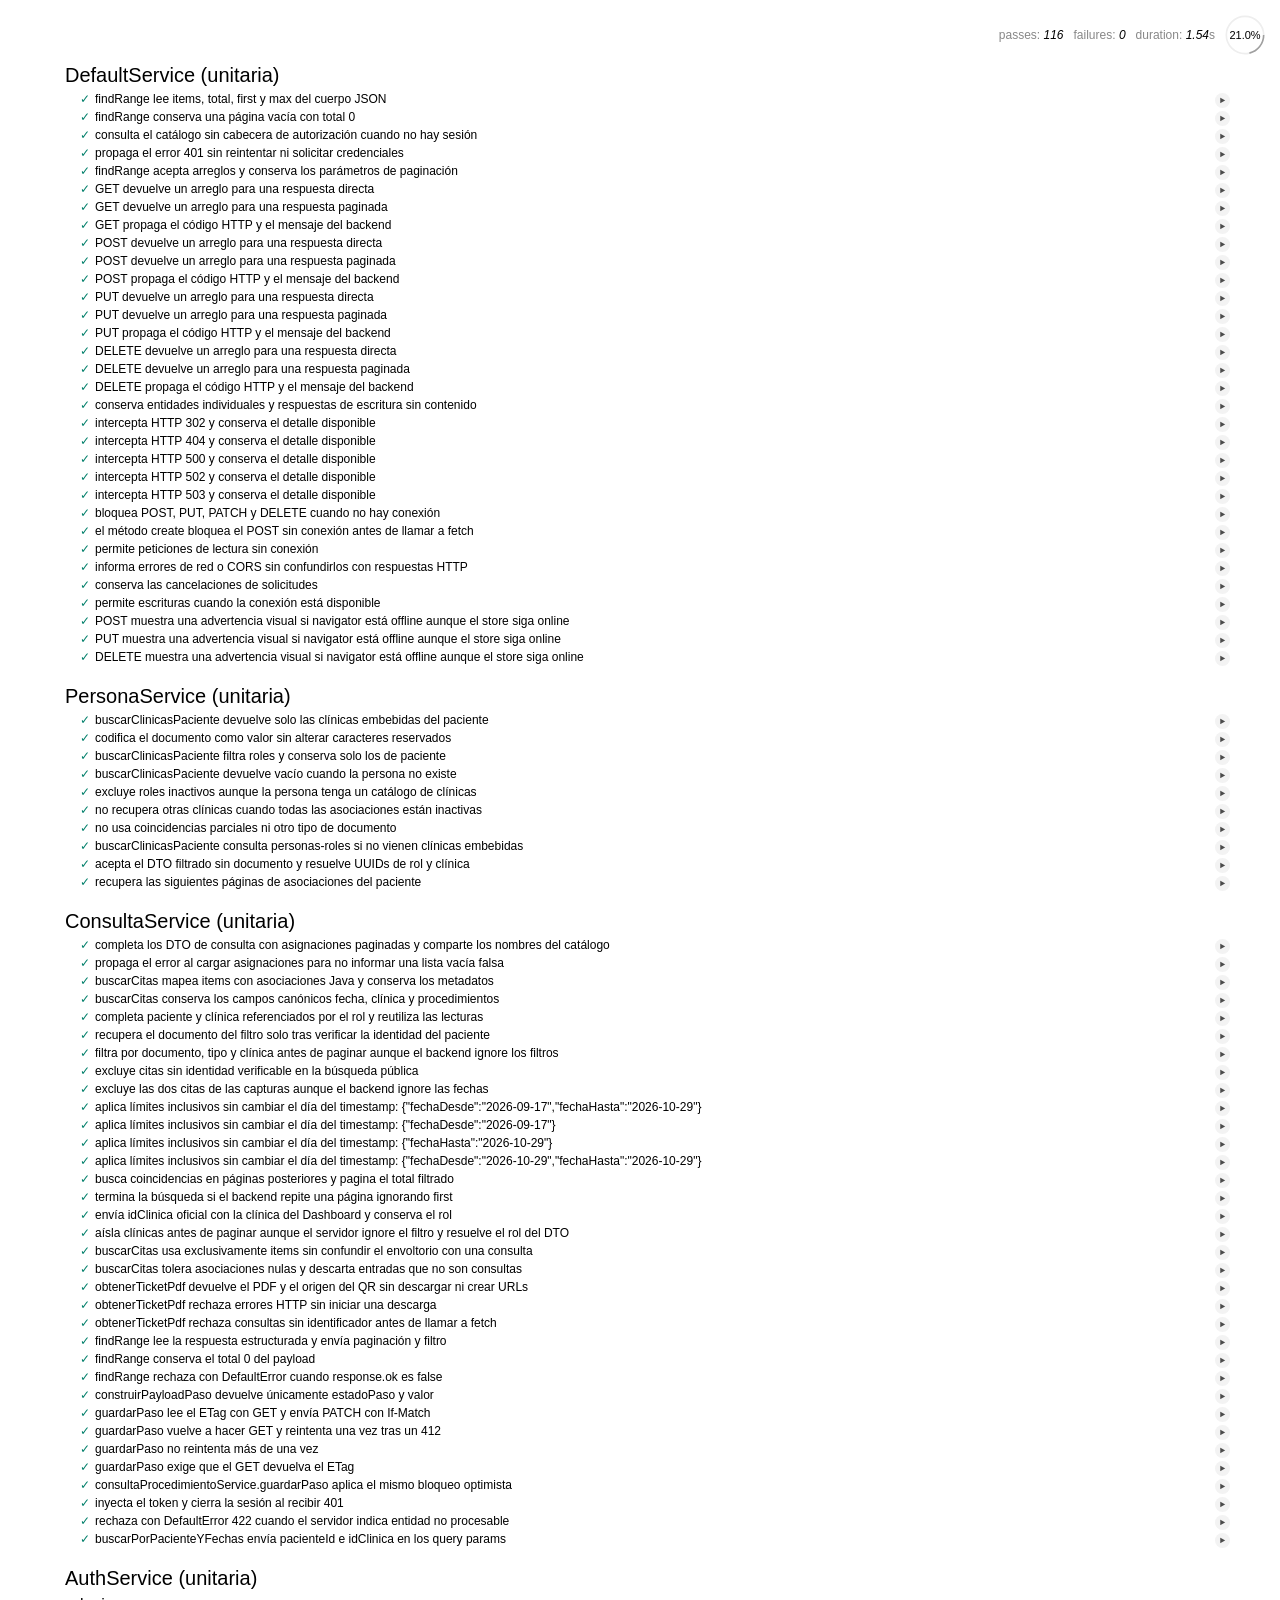
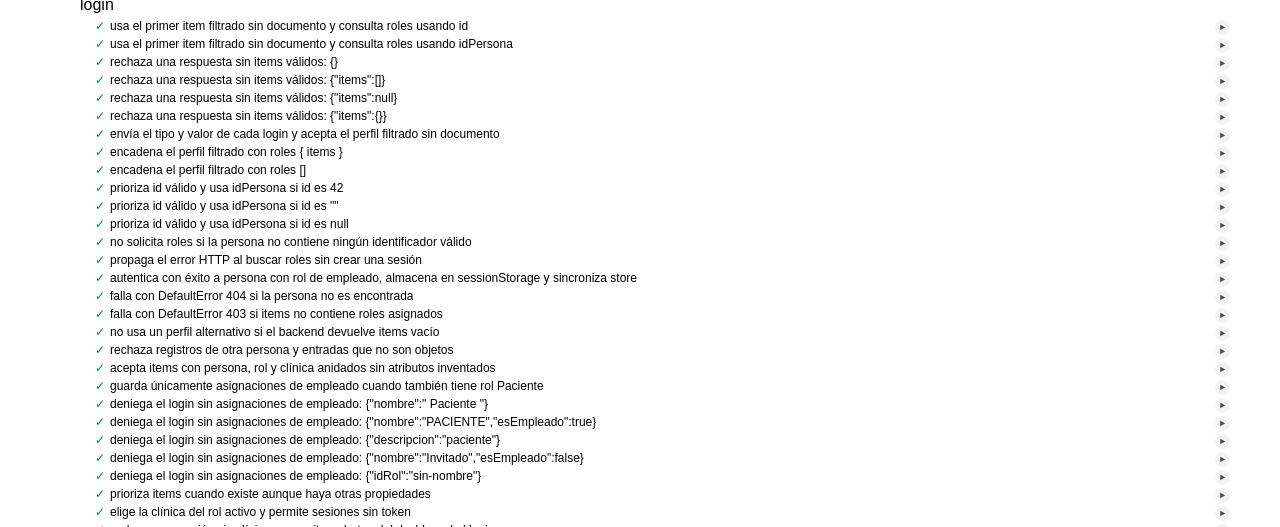
==== commit 742c1a7d: "Mejoras en el ticket" ====
--- a/test/runner.html
+++ b/test/runner.html
@@ -46,10 +46,12 @@
         import "./boundary/rubrica_presentacion_test.js";
         import "./boundary/atencion_carga_test.js";
         import "./control/flujo_roles_test.js";
+        import "./boundary/ticket_publico_test.js";
 
         // BDD de integración con fetch real: se importa al final porque cambia la interfaz de Mocha a BDD.
         import "./integration/consulta_service_it.js";
         import "./integration/flujo_roles_it.js";
+        import "./integration/ticket_publico_it.js";
 
         mocha.run();
     </script>
